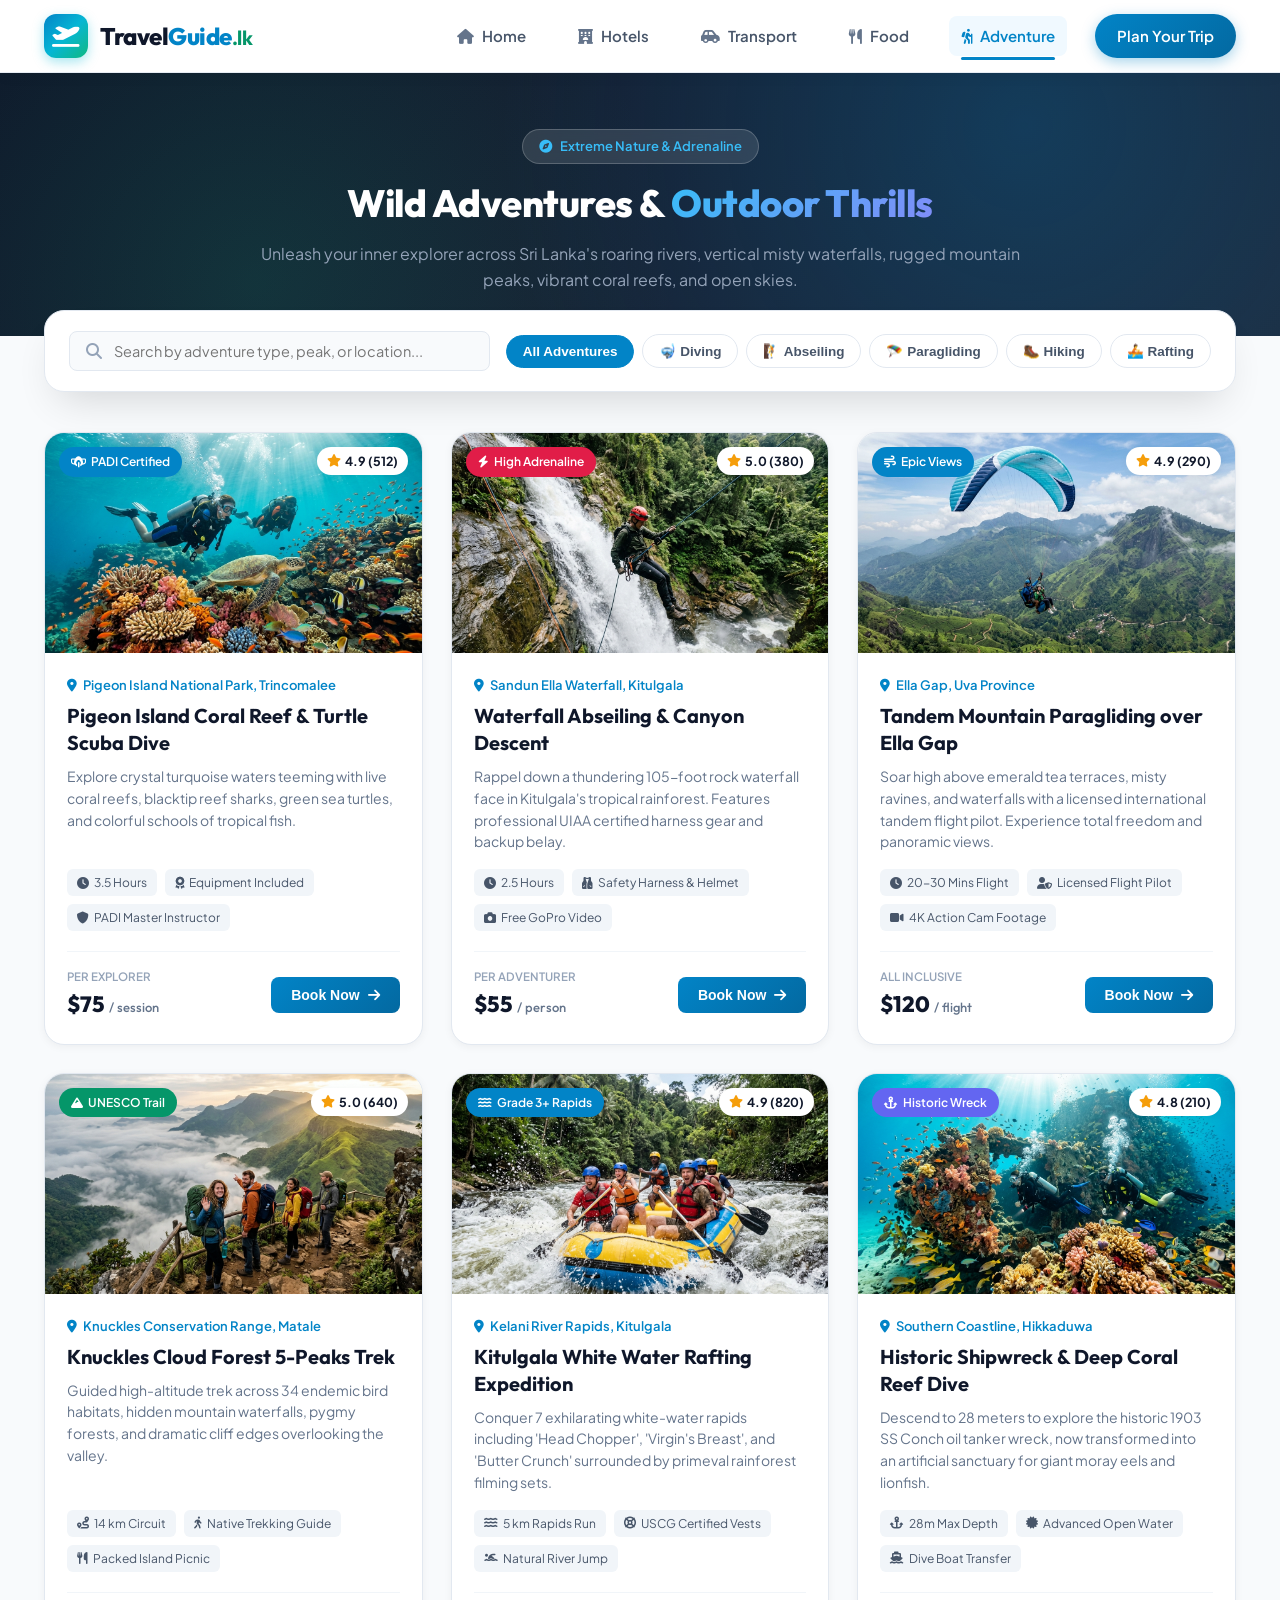
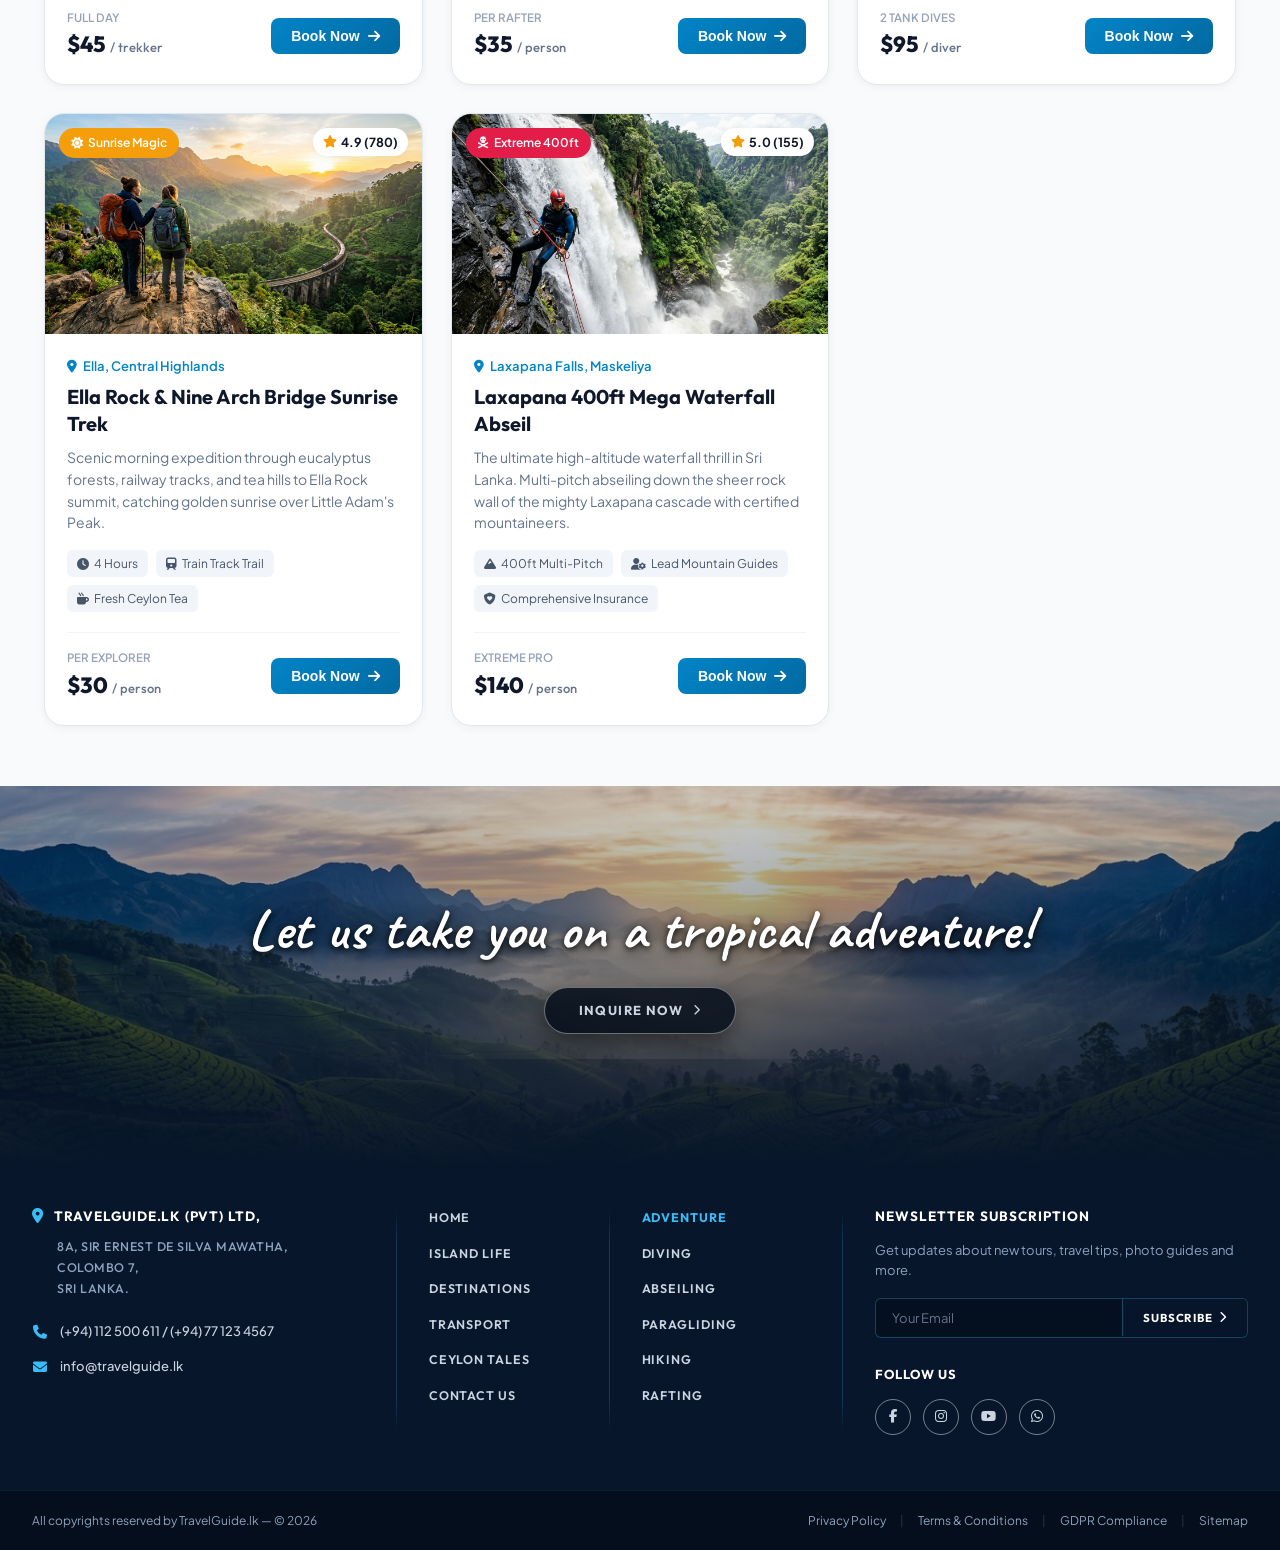
==== adventure.html @ f9c7e5cf "Add files via upload" ====
<!DOCTYPE html>
<html lang="en">

<head>
  <meta charset="UTF-8" />
  <meta name="viewport" content="width=device-width, initial-scale=1.0" />
  <title>Adventures & Outdoor Thrills Sri Lanka - TravelGuide.lk</title>

  <!-- Google Fonts -->
  <link rel="preconnect" href="https://fonts.googleapis.com">
  <link rel="preconnect" href="https://fonts.gstatic.com" crossorigin>
  <link
    href="https://fonts.googleapis.com/css2?family=Caveat:wght@600;700&family=Outfit:wght@300;400;500;600;700;800&family=Plus+Jakarta+Sans:wght@400;500;600;700&display=swap"
    rel="stylesheet">

  <!-- Font Awesome Icons -->
  <link rel="stylesheet" href="https://cdnjs.cloudflare.com/ajax/libs/font-awesome/6.5.1/css/all.min.css" />
  <link rel="stylesheet" href="main.css" />
  <link rel="stylesheet" href="footer.css" />
</head>

<body>

  <!-- Website Header -->
  <header class="top-nav">
    <div class="container nav-container">
      <a href="index.html" class="logo-container">
        <div class="logo-badge">
          <i class="fa-solid fa-plane-departure"></i>
        </div>
        <div class="logo-text">
          Travel<span>Guide</span><span class="tld">.lk</span>
        </div>
      </a>

      <button class="mobile-nav-toggle" onclick="toggleMobileNav()" aria-label="Toggle navigation">
        <i class="fa-solid fa-bars"></i>
      </button>

      <nav class="nav-links" id="nav-links">
        <a href="index.html"><i class="fa-solid fa-house"></i> Home</a>
        <a href="hotels.html"><i class="fa-solid fa-hotel"></i> Hotels</a>
        <a href="transport.html"><i class="fa-solid fa-car-side"></i> Transport</a>
        <a href="food.html"><i class="fa-solid fa-utensils"></i> Food</a>
        <a href="adventure.html" class="active"><i class="fa-solid fa-person-hiking"></i> Adventure</a>
        <a href="plan-trip.html" class="nav-cta">Plan Your Trip</a>
      </nav>
    </div>
  </header>

  <!-- Page Hero -->
  <section class="page-hero">
    <div class="container">
      <div class="page-hero-content">
        <div class="page-hero-badge">
          <i class="fa-solid fa-compass"></i> Extreme Nature & Adrenaline
        </div>
        <h1>Wild Adventures & <span>Outdoor Thrills</span></h1>
        <p>Unleash your inner explorer across Sri Lanka's roaring rivers, vertical misty waterfalls, rugged mountain peaks, vibrant coral reefs, and open skies.</p>
      </div>
    </div>
  </section>

  <!-- Main Content Container -->
  <main class="container">

    <!-- Filter & Search Section -->
    <div class="filter-search-section">
      <div class="filter-card">
        <div class="search-input-box">
          <i class="fa-solid fa-magnifying-glass"></i>
          <input type="text" id="adv-search" placeholder="Search by adventure type, peak, or location..."
            onkeyup="filterAdventures()" />
        </div>

        <div class="filter-pills" id="adv-filters">
          <button class="filter-pill active" onclick="setAdvCategory('all', this)">All Adventures</button>
          <button class="filter-pill" onclick="setAdvCategory('diving', this)">🤿 Diving</button>
          <button class="filter-pill" onclick="setAdvCategory('abseiling', this)">🧗 Abseiling</button>
          <button class="filter-pill" onclick="setAdvCategory('paragliding', this)">🪂 Paragliding</button>
          <button class="filter-pill" onclick="setAdvCategory('hiking', this)">🥾 Hiking</button>
          <button class="filter-pill" onclick="setAdvCategory('rafting', this)">🚣 Rafting</button>
        </div>
      </div>
    </div>

    <!-- Adventure Experiences Grid -->
    <div class="card-grid" id="adventure-grid">

      <!-- 1. Diving -->
      <div class="item-card" data-category="diving" data-name="scuba diving pigeon island trincomalee coral reef marine park">
        <div class="card-img-wrap">
          <img src="images/diving.jpg"
            alt="Pigeon Island Scuba Diving & Coral Reef" />
          <div class="card-badge" style="background: #0284c7;"><i class="fa-solid fa-mask-ventilator"></i> PADI Certified</div>
          <div class="card-rating"><i class="fa-solid fa-star"></i> 4.9 (512)</div>
        </div>
        <div class="card-body">
          <div class="card-location"><i class="fa-solid fa-location-dot"></i> Pigeon Island National Park, Trincomalee</div>
          <h3 class="card-title">Pigeon Island Coral Reef & Turtle Scuba Dive</h3>
          <p class="card-desc">Explore crystal turquoise waters teeming with live coral reefs, blacktip reef sharks, green sea turtles, and colorful schools of tropical fish.</p>
          <div class="card-amenities">
            <span class="amenity-tag"><i class="fa-solid fa-clock"></i> 3.5 Hours</span>
            <span class="amenity-tag"><i class="fa-solid fa-award"></i> Equipment Included</span>
            <span class="amenity-tag"><i class="fa-solid fa-shield"></i> PADI Master Instructor</span>
          </div>
          <div class="card-footer">
            <div class="card-price">
              <span class="price-label">Per Explorer</span>
              <span class="price-val">$75 <span>/ session</span></span>
            </div>
            <button class="btn-primary" onclick="openAdvModal('Pigeon Island Coral Reef Scuba Dive', 75)">
              Book Now <i class="fa-solid fa-arrow-right"></i>
            </button>
          </div>
        </div>
      </div>

      <!-- 2. Abseiling -->
      <div class="item-card" data-category="abseiling" data-name="waterfall abseiling kitulgala sandun ella cascade canyoning">
        <div class="card-img-wrap">
          <img src="images/abseiling.jpg"
            alt="Waterfall Abseiling in Kitulgala" />
          <div class="card-badge" style="background: #e11d48;"><i class="fa-solid fa-bolt"></i> High Adrenaline</div>
          <div class="card-rating"><i class="fa-solid fa-star"></i> 5.0 (380)</div>
        </div>
        <div class="card-body">
          <div class="card-location"><i class="fa-solid fa-location-dot"></i> Sandun Ella Waterfall, Kitulgala</div>
          <h3 class="card-title">Waterfall Abseiling & Canyon Descent</h3>
          <p class="card-desc">Rappel down a thundering 105-foot rock waterfall face in Kitulgala's tropical rainforest. Features professional UIAA certified harness gear and backup belay.</p>
          <div class="card-amenities">
            <span class="amenity-tag"><i class="fa-solid fa-clock"></i> 2.5 Hours</span>
            <span class="amenity-tag"><i class="fa-solid fa-vest"></i> Safety Harness & Helmet</span>
            <span class="amenity-tag"><i class="fa-solid fa-camera"></i> Free GoPro Video</span>
          </div>
          <div class="card-footer">
            <div class="card-price">
              <span class="price-label">Per Adventurer</span>
              <span class="price-val">$55 <span>/ person</span></span>
            </div>
            <button class="btn-primary" onclick="openAdvModal('Waterfall Abseiling & Canyon Descent', 55)">
              Book Now <i class="fa-solid fa-arrow-right"></i>
            </button>
          </div>
        </div>
      </div>

      <!-- 3. Paragliding -->
      <div class="item-card" data-category="paragliding" data-name="tandem paragliding ella gap mountains thermal soaring">
        <div class="card-img-wrap">
          <img src="images/paragliding.jpg" style="object-position: top center;"
            alt="Paragliding over Ella Gap Sri Lanka" />
          <div class="card-badge" style="background: #0284c7;"><i class="fa-solid fa-wind"></i> Epic Views</div>
          <div class="card-rating"><i class="fa-solid fa-star"></i> 4.9 (290)</div>
        </div>
        <div class="card-body">
          <div class="card-location"><i class="fa-solid fa-location-dot"></i> Ella Gap, Uva Province</div>
          <h3 class="card-title">Tandem Mountain Paragliding over Ella Gap</h3>
          <p class="card-desc">Soar high above emerald tea terraces, misty ravines, and waterfalls with a licensed international tandem flight pilot. Experience total freedom and panoramic views.</p>
          <div class="card-amenities">
            <span class="amenity-tag"><i class="fa-solid fa-clock"></i> 20-30 Mins Flight</span>
            <span class="amenity-tag"><i class="fa-solid fa-user-shield"></i> Licensed Flight Pilot</span>
            <span class="amenity-tag"><i class="fa-solid fa-video"></i> 4K Action Cam Footage</span>
          </div>
          <div class="card-footer">
            <div class="card-price">
              <span class="price-label">All Inclusive</span>
              <span class="price-val">$120 <span>/ flight</span></span>
            </div>
            <button class="btn-primary" onclick="openAdvModal('Tandem Paragliding Flight - Ella Gap', 120)">
              Book Now <i class="fa-solid fa-arrow-right"></i>
            </button>
          </div>
        </div>
      </div>

      <!-- 4. Hiking -->
      <div class="item-card" data-category="hiking" data-name="knuckles mountain range cloud forest trek hiking peaks">
        <div class="card-img-wrap">
          <img src="images/hiking.jpg"
            alt="Knuckles Mountain Range Cloud Forest Trekking" />
          <div class="card-badge" style="background: #059669;"><i class="fa-solid fa-mountain"></i> UNESCO Trail</div>
          <div class="card-rating"><i class="fa-solid fa-star"></i> 5.0 (640)</div>
        </div>
        <div class="card-body">
          <div class="card-location"><i class="fa-solid fa-location-dot"></i> Knuckles Conservation Range, Matale</div>
          <h3 class="card-title">Knuckles Cloud Forest 5-Peaks Trek</h3>
          <p class="card-desc">Guided high-altitude trek across 34 endemic bird habitats, hidden mountain waterfalls, pygmy forests, and dramatic cliff edges overlooking the valley.</p>
          <div class="card-amenities">
            <span class="amenity-tag"><i class="fa-solid fa-route"></i> 14 km Circuit</span>
            <span class="amenity-tag"><i class="fa-solid fa-person-walking"></i> Native Trekking Guide</span>
            <span class="amenity-tag"><i class="fa-solid fa-utensils"></i> Packed Island Picnic</span>
          </div>
          <div class="card-footer">
            <div class="card-price">
              <span class="price-label">Full Day</span>
              <span class="price-val">$45 <span>/ trekker</span></span>
            </div>
            <button class="btn-primary" onclick="openAdvModal('Knuckles 5-Peaks Cloud Forest Trek', 45)">
              Book Now <i class="fa-solid fa-arrow-right"></i>
            </button>
          </div>
        </div>
      </div>

      <!-- 5. Rafting -->
      <div class="item-card" data-category="rafting" data-name="white water rafting kitulgala kelani river grade 3 rapids">
        <div class="card-img-wrap">
          <img src="images/rafting.jpg"
            alt="White Water Rafting Kitulgala Kelani River" />
          <div class="card-badge" style="background: #0284c7;"><i class="fa-solid fa-water"></i> Grade 3+ Rapids</div>
          <div class="card-rating"><i class="fa-solid fa-star"></i> 4.9 (820)</div>
        </div>
        <div class="card-body">
          <div class="card-location"><i class="fa-solid fa-location-dot"></i> Kelani River Rapids, Kitulgala</div>
          <h3 class="card-title">Kitulgala White Water Rafting Expedition</h3>
          <p class="card-desc">Conquer 7 exhilarating white-water rapids including 'Head Chopper', 'Virgin's Breast', and 'Butter Crunch' surrounded by primeval rainforest filming sets.</p>
          <div class="card-amenities">
            <span class="amenity-tag"><i class="fa-solid fa-water"></i> 5 km Rapids Run</span>
            <span class="amenity-tag"><i class="fa-solid fa-life-ring"></i> USCG Certified Vests</span>
            <span class="amenity-tag"><i class="fa-solid fa-person-swimming"></i> Natural River Jump</span>
          </div>
          <div class="card-footer">
            <div class="card-price">
              <span class="price-label">Per Rafter</span>
              <span class="price-val">$35 <span>/ person</span></span>
            </div>
            <button class="btn-primary" onclick="openAdvModal('Kitulgala White Water Rafting Expedition', 35)">
              Book Now <i class="fa-solid fa-arrow-right"></i>
            </button>
          </div>
        </div>
      </div>

      <!-- 6. Diving - Shipwrecks & Whale Sharks -->
      <div class="item-card" data-category="diving" data-name="shipwreck diving hikkaduwa ss conch deep sea marine dive">
        <div class="card-img-wrap">
          <img src="images/shipwreck-dive.jpg"
            alt="Hikkaduwa Shipwreck Deep Scuba Dive" />
          <div class="card-badge" style="background: #6366f1;"><i class="fa-solid fa-anchor"></i> Historic Wreck</div>
          <div class="card-rating"><i class="fa-solid fa-star"></i> 4.8 (210)</div>
        </div>
        <div class="card-body">
          <div class="card-location"><i class="fa-solid fa-location-dot"></i> Southern Coastline, Hikkaduwa</div>
          <h3 class="card-title">Historic Shipwreck & Deep Coral Reef Dive</h3>
          <p class="card-desc">Descend to 28 meters to explore the historic 1903 SS Conch oil tanker wreck, now transformed into an artificial sanctuary for giant moray eels and lionfish.</p>
          <div class="card-amenities">
            <span class="amenity-tag"><i class="fa-solid fa-anchor"></i> 28m Max Depth</span>
            <span class="amenity-tag"><i class="fa-solid fa-certificate"></i> Advanced Open Water</span>
            <span class="amenity-tag"><i class="fa-solid fa-ship"></i> Dive Boat Transfer</span>
          </div>
          <div class="card-footer">
            <div class="card-price">
              <span class="price-label">2 Tank Dives</span>
              <span class="price-val">$95 <span>/ diver</span></span>
            </div>
            <button class="btn-primary" onclick="openAdvModal('Hikkaduwa Shipwreck Deep Dive', 95)">
              Book Now <i class="fa-solid fa-arrow-right"></i>
            </button>
          </div>
        </div>
      </div>

      <!-- 7. Hiking - Ella Rock & Adam's Peak -->
      <div class="item-card" data-category="hiking" data-name="ella rock sunrise hike nine arch bridge trekking">
        <div class="card-img-wrap">
          <img src="images/ella-trek.jpg"
            alt="Ella Rock Sunrise Hiking Trail" />
          <div class="card-badge" style="background: #f59e0b;"><i class="fa-solid fa-sun"></i> Sunrise Magic</div>
          <div class="card-rating"><i class="fa-solid fa-star"></i> 4.9 (780)</div>
        </div>
        <div class="card-body">
          <div class="card-location"><i class="fa-solid fa-location-dot"></i> Ella, Central Highlands</div>
          <h3 class="card-title">Ella Rock & Nine Arch Bridge Sunrise Trek</h3>
          <p class="card-desc">Scenic morning expedition through eucalyptus forests, railway tracks, and tea hills to Ella Rock summit, catching golden sunrise over Little Adam's Peak.</p>
          <div class="card-amenities">
            <span class="amenity-tag"><i class="fa-solid fa-clock"></i> 4 Hours</span>
            <span class="amenity-tag"><i class="fa-solid fa-train"></i> Train Track Trail</span>
            <span class="amenity-tag"><i class="fa-solid fa-mug-hot"></i> Fresh Ceylon Tea</span>
          </div>
          <div class="card-footer">
            <div class="card-price">
              <span class="price-label">Per Explorer</span>
              <span class="price-val">$30 <span>/ person</span></span>
            </div>
            <button class="btn-primary" onclick="openAdvModal('Ella Rock Sunrise Trek & Nine Arch', 30)">
              Book Now <i class="fa-solid fa-arrow-right"></i>
            </button>
          </div>
        </div>
      </div>

      <!-- 8. Abseiling - Laxapana Falls -->
      <div class="item-card" data-category="abseiling" data-name="laxapana waterfall 400ft extreme abseiling canyoning">
        <div class="card-img-wrap">
          <img src="images/laxapana-abseil.jpg"
            alt="Laxapana Falls Extreme Waterfall Abseiling" />
          <div class="card-badge" style="background: #e11d48;"><i class="fa-solid fa-skull-crossbones"></i> Extreme 400ft</div>
          <div class="card-rating"><i class="fa-solid fa-star"></i> 5.0 (155)</div>
        </div>
        <div class="card-body">
          <div class="card-location"><i class="fa-solid fa-location-dot"></i> Laxapana Falls, Maskeliya</div>
          <h3 class="card-title">Laxapana 400ft Mega Waterfall Abseil</h3>
          <p class="card-desc">The ultimate high-altitude waterfall thrill in Sri Lanka. Multi-pitch abseiling down the sheer rock wall of the mighty Laxapana cascade with certified mountaineers.</p>
          <div class="card-amenities">
            <span class="amenity-tag"><i class="fa-solid fa-mountain"></i> 400ft Multi-Pitch</span>
            <span class="amenity-tag"><i class="fa-solid fa-user-gear"></i> Lead Mountain Guides</span>
            <span class="amenity-tag"><i class="fa-solid fa-shield-heart"></i> Comprehensive Insurance</span>
          </div>
          <div class="card-footer">
            <div class="card-price">
              <span class="price-label">Extreme Pro</span>
              <span class="price-val">$140 <span>/ person</span></span>
            </div>
            <button class="btn-primary" onclick="openAdvModal('Laxapana 400ft Mega Waterfall Abseil', 140)">
              Book Now <i class="fa-solid fa-arrow-right"></i>
            </button>
          </div>
        </div>
      </div>

    </div>

  </main>

  <!-- Reservation / Inquire Modal -->
  <div class="modal-overlay" id="adv-modal">
    <div class="modal-content">
      <div class="modal-header">
        <h3 id="modal-adv-title">Book Adventure</h3>
        <button class="close-modal" onclick="closeAdvModal()">&times;</button>
      </div>

      <form id="adv-booking-form" onsubmit="handleAdvSubmit(event)">
        <div class="form-group">
          <label class="form-label">Your Full Name</label>
          <input type="text" class="form-control" placeholder="e.g. Johnathan Smith" required />
        </div>

        <div class="form-group">
          <label class="form-label">Email Address</label>
          <input type="email" class="form-control" placeholder="john@example.com" required />
        </div>

        <div class="form-group">
          <label class="form-label">WhatsApp Number (For instant guide coordination)</label>
          <input type="tel" class="form-control" placeholder="+1 234 567 8900" required />
        </div>

        <div style="display: grid; grid-template-columns: 1fr 1fr; gap: 14px;">
          <div class="form-group">
            <label class="form-label">Adventure Date</label>
            <input type="date" class="form-control" required />
          </div>
          <div class="form-group">
            <label class="form-label">Participants</label>
            <select class="form-control" required>
              <option value="1">1 Person (Solo)</option>
              <option value="2" selected>2 People (Couple/Pair)</option>
              <option value="3-5">3 - 5 People (Group)</option>
              <option value="6+">6+ People (Large Party)</option>
            </select>
          </div>
        </div>

        <button type="submit" class="btn-primary"
          style="width: 100%; justify-content: center; padding: 13px; font-size: 15px; margin-top: 8px;">
          Confirm Adventure Booking <i class="fa-solid fa-check"></i>
        </button>
      </form>
    </div>
  </div>

  <!-- ==========================================================================
       CINEMATIC TROPICAL LUXURY FOOTER (Inspired by Ceylon Tours)
       ========================================================================== -->
  <footer class="travel-footer" id="main-footer">

    <!-- 1. CINEMATIC TROPICAL HERO PARALLAX BANNER -->
    <div class="footer-hero-banner">
      <div class="footer-hero-content">
        <h2 class="footer-hero-title">Let us take you on a tropical adventure!</h2>
        <a href="plan-trip.html" class="footer-hero-btn">
          <span>Inquire Now</span>
          <i class="fa-solid fa-chevron-right"></i>
        </a>
      </div>
    </div>

    <!-- 2. MAIN FOOTER CONTENT WITH VERTICAL DIVIDERS -->
    <div class="footer-main-area">
      <div class="travel-footer-container">
        <div class="footer-grid-wrapper">

          <!-- Column 1: Company Location & Contacts -->
          <div class="footer-col">
            <div class="footer-company-name">
              <i class="fa-solid fa-location-dot"></i>
              <span>TravelGuide.lk (Pvt) Ltd,</span>
            </div>
            <p class="footer-address">
              8A, Sir Ernest De Silva Mawatha,<br />
              Colombo 7,<br />
              Sri Lanka.
            </p>

            <div class="footer-contact-row">
              <i class="fa-solid fa-phone"></i>
              <a href="tel:+94112500611">(+94) 112 500 611 / (+94) 77 123 4567</a>
            </div>

            <div class="footer-contact-row">
              <i class="fa-solid fa-envelope"></i>
              <a href="mailto:info@travelguide.lk">info@travelguide.lk</a>
            </div>
          </div>

          <!-- Column 2: Navigation Links -->
          <div class="footer-col">
            <ul class="footer-nav-list">
              <li><a href="index.html">Home</a></li>
              <li><a href="hotels.html">Island Life</a></li>
              <li><a href="hotels.html">Destinations</a></li>
              <li><a href="transport.html">Transport</a></li>
              <li><a href="food.html">Ceylon Tales</a></li>
              <li><a href="plan-trip.html">Contact Us</a></li>
            </ul>
          </div>

          <!-- Column 3: Adventure & Outdoor Experiences -->
          <div class="footer-col">
            <ul class="footer-nav-list">
              <li><a href="adventure.html" style="color: var(--ft-accent-cyan); font-weight: 700;">Adventure</a></li>
              <li><a href="adventure.html?cat=diving">Diving</a></li>
              <li><a href="adventure.html?cat=abseiling">Abseiling</a></li>
              <li><a href="adventure.html?cat=paragliding">Paragliding</a></li>
              <li><a href="adventure.html?cat=hiking">Hiking</a></li>
              <li><a href="adventure.html?cat=rafting">Rafting</a></li>
            </ul>
          </div>

          <!-- Column 4: Newsletter Subscription & Socials -->
          <div class="footer-col">
            <div class="footer-section-heading">Newsletter Subscription</div>
            <p class="footer-newsletter-desc">
              Get updates about new tours, travel tips, photo guides and more.
            </p>

            <form class="footer-inline-subscribe" onsubmit="handleNewsletterSubmit(event)">
              <input type="email" class="footer-inline-input" placeholder="Your Email" required id="newsletter-email" />
              <button type="submit" class="footer-inline-btn">
                <span>Subscribe</span>
                <i class="fa-solid fa-chevron-right"></i>
              </button>
            </form>

            <div class="footer-follow-heading">Follow Us</div>
            <div class="footer-social-circles">
              <a href="#" class="footer-social-btn" title="Facebook" aria-label="Facebook"><i
                  class="fa-brands fa-facebook-f"></i></a>
              <a href="#" class="footer-social-btn" title="Instagram" aria-label="Instagram"><i
                  class="fa-brands fa-instagram"></i></a>
              <a href="#" class="footer-social-btn" title="YouTube" aria-label="YouTube"><i
                  class="fa-brands fa-youtube"></i></a>
              <a href="https://wa.me/94771234567" class="footer-social-btn" title="WhatsApp" aria-label="WhatsApp"><i
                  class="fa-brands fa-whatsapp"></i></a>
            </div>
          </div>

        </div>
      </div>
    </div>

    <!-- 3. BOTTOM SUB-FOOTER COPYRIGHT BAR -->
    <div class="footer-bottom-bar">
      <div class="travel-footer-container footer-bottom-inner">
        <div class="footer-copy-text">
          All copyrights reserved by TravelGuide.lk &mdash; &copy; 2026
        </div>

        <div class="footer-bottom-links">
          <a href="#">Privacy Policy</a>
          <span class="sep">|</span>
          <a href="#">Terms & Conditions</a>
          <span class="sep">|</span>
          <a href="#">GDPR Compliance</a>
          <span class="sep">|</span>
          <a href="#">Sitemap</a>
        </div>
      </div>
    </div>
  </footer>

  <!-- Toast Feedback Notification -->
  <div class="toast-msg" id="toast">
    <i class="fa-solid fa-circle-check"></i>
    <span id="toast-text">Notification</span>
  </div>

  <script>
    function toggleMobileNav() {
      const links = document.getElementById('nav-links');
      links.classList.toggle('show');
    }

    let activeAdvCat = 'all';

    function setAdvCategory(cat, btn) {
      activeAdvCat = cat;
      document.querySelectorAll('#adv-filters .filter-pill').forEach(b => b.classList.remove('active'));
      if (btn) {
        btn.classList.add('active');
      } else {
        const matchingBtn = Array.from(document.querySelectorAll('#adv-filters .filter-pill')).find(b => b.textContent.toLowerCase().includes(cat));
        if (matchingBtn) matchingBtn.classList.add('active');
      }
      filterAdventures();
    }

    function filterAdventures() {
      const search = (document.getElementById('adv-search').value || '').toLowerCase();
      const cards = document.querySelectorAll('#adventure-grid .item-card');

      cards.forEach(card => {
        const cat = card.getAttribute('data-category');
        const name = card.getAttribute('data-name') || '';
        const matchesCat = (activeAdvCat === 'all' || cat === activeAdvCat);
        const matchesSearch = name.includes(search);

        if (matchesCat && matchesSearch) {
          card.style.display = 'flex';
        } else {
          card.style.display = 'none';
        }
      });
    }

    function openAdvModal(title, price) {
      document.getElementById('modal-adv-title').textContent = `Book: ${title} ($${price})`;
      document.getElementById('adv-modal').classList.add('active');
    }

    function closeAdvModal() {
      document.getElementById('adv-modal').classList.remove('active');
    }

    function handleAdvSubmit(e) {
      e.preventDefault();
      closeAdvModal();
      showToast('🪂 Adventure expedition booked! Guide briefing and itinerary sent via WhatsApp & Email.');
    }

    function handleNewsletterSubmit(e) {
      e.preventDefault();
      const email = document.getElementById('newsletter-email').value;
      if (email) {
        showToast(`✨ Subscribed ${email} for exclusive adventure perks!`);
        document.getElementById('newsletter-email').value = '';
      }
    }

    function showToast(msg) {
      const toast = document.getElementById('toast');
      document.getElementById('toast-text').textContent = msg;
      toast.classList.add('show');
      setTimeout(() => toast.classList.remove('show'), 4000);
    }

    // Auto-detect URL query parameter ?cat=diving etc.
    window.addEventListener('DOMContentLoaded', () => {
      const urlParams = new URLSearchParams(window.location.search);
      const catParam = urlParams.get('cat');
      if (catParam) {
        setAdvCategory(catParam);
      }
    });
  </script>
</body>

</html>
---- main.css ----
/* ==========================================================================
   TRAVELGUIDE.LK - SHARED CORE STYLES & DESIGN TOKENS
   ========================================================================== */

:root {
  --primary: #0284c7;
  --primary-dark: #0369a1;
  --primary-light: #38bdf8;
  --secondary: #f59e0b;
  --accent: #10b981;
  --accent-purple: #8b5cf6;
  --text-main: #1e293b;
  --text-muted: #64748b;
  --bg-page: #f8fafc;
  --card-bg: #ffffff;
  --border-subtle: #e2e8f0;
  
  --radius-sm: 8px;
  --radius-md: 14px;
  --radius-lg: 20px;
  --radius-xl: 28px;
  
  --shadow-sm: 0 2px 8px rgba(0, 0, 0, 0.05);
  --shadow-md: 0 10px 25px -5px rgba(0, 0, 0, 0.08);
  --shadow-lg: 0 20px 40px -15px rgba(0, 0, 0, 0.16);
  --transition: all 0.28s cubic-bezier(0.4, 0, 0.2, 1);
}

* {
  box-sizing: border-box;
  margin: 0;
  padding: 0;
}

body {
  font-family: 'Plus Jakarta Sans', -apple-system, BlinkMacSystemFont, 'Segoe UI', Roboto, sans-serif;
  background-color: var(--bg-page);
  color: var(--text-main);
  line-height: 1.6;
  overflow-x: hidden;
  display: flex;
  flex-direction: column;
  min-height: 100vh;
}

a {
  text-decoration: none;
  color: inherit;
  transition: var(--transition);
}

ul {
  list-style: none;
}

.container {
  max-width: 1240px;
  margin: 0 auto;
  padding: 0 24px;
  width: 100%;
}

/* ==========================================================================
   NAVIGATION BAR
   ========================================================================== */
.top-nav {
  background: #ffffff;
  box-shadow: 0 2px 14px rgba(0, 0, 0, 0.06);
  padding: 14px 0;
  position: sticky;
  top: 0;
  z-index: 1000;
  border-bottom: 1px solid rgba(226, 232, 240, 0.8);
}

.nav-container {
  display: flex;
  align-items: center;
  justify-content: space-between;
}

.logo-container {
  display: flex;
  align-items: center;
  gap: 12px;
  text-decoration: none;
}

.logo-badge {
  width: 44px;
  height: 44px;
  background: linear-gradient(135deg, #0284c7, #06b6d4, #10b981);
  border-radius: 12px;
  display: flex;
  align-items: center;
  justify-content: center;
  color: white;
  font-size: 22px;
  box-shadow: 0 4px 12px rgba(6, 182, 212, 0.35);
  transition: var(--transition);
}

.logo-container:hover .logo-badge {
  transform: rotate(-6deg) scale(1.05);
}

.logo-text {
  font-family: 'Outfit', sans-serif;
  font-size: 24px;
  font-weight: 800;
  color: #0f172a;
  letter-spacing: -0.5px;
}

.logo-text span {
  color: #0284c7;
}

.logo-text .tld {
  color: #059669;
  font-weight: 700;
  font-size: 20px;
}

.nav-links {
  display: flex;
  align-items: center;
  gap: 28px;
}

.nav-links a {
  font-weight: 600;
  color: #475569;
  font-size: 15px;
  display: flex;
  align-items: center;
  gap: 8px;
  padding: 8px 12px;
  border-radius: 8px;
  position: relative;
}

.nav-links a i {
  font-size: 15px;
  color: #64748b;
  transition: var(--transition);
}

.nav-links a:hover,
.nav-links a.active {
  color: #0284c7;
  background-color: #f0f9ff;
}

.nav-links a:hover i,
.nav-links a.active i {
  color: #0284c7;
}

.nav-links a.active::after {
  content: '';
  position: absolute;
  bottom: -4px;
  left: 12px;
  right: 12px;
  height: 3px;
  background: #0284c7;
  border-radius: 2px;
}

.nav-cta {
  background: linear-gradient(135deg, #0284c7, #0369a1) !important;
  color: white !important;
  padding: 10px 22px !important;
  border-radius: 50px !important;
  font-weight: 600 !important;
  box-shadow: 0 4px 14px rgba(2, 132, 199, 0.35) !important;
  transition: var(--transition) !important;
}

.nav-cta i {
  color: white !important;
}

.nav-cta:hover {
  transform: translateY(-2px);
  box-shadow: 0 6px 20px rgba(2, 132, 199, 0.45) !important;
}

/* Mobile Toggle */
.mobile-nav-toggle {
  display: none;
  background: none;
  border: none;
  font-size: 22px;
  color: #1e293b;
  cursor: pointer;
  padding: 6px;
}

/* ==========================================================================
   PAGE HERO / BANNER HEADER
   ========================================================================== */
.page-hero {
  background: linear-gradient(135deg, #0f172a 0%, #1e293b 100%);
  color: white;
  padding: 56px 0 44px;
  position: relative;
  overflow: hidden;
}

.page-hero::before {
  content: '';
  position: absolute;
  top: 0;
  right: 0;
  bottom: 0;
  left: 0;
  background-image: radial-gradient(circle at 80% 20%, rgba(2, 132, 199, 0.25) 0%, transparent 50%),
                    radial-gradient(circle at 20% 80%, rgba(16, 185, 129, 0.15) 0%, transparent 40%);
  pointer-events: none;
}

.page-hero-content {
  position: relative;
  z-index: 2;
  text-align: center;
  max-width: 800px;
  margin: 0 auto;
}

.page-hero-badge {
  display: inline-flex;
  align-items: center;
  gap: 8px;
  background: rgba(255, 255, 255, 0.12);
  backdrop-filter: blur(8px);
  border: 1px solid rgba(255, 255, 255, 0.2);
  color: #38bdf8;
  padding: 6px 16px;
  border-radius: 50px;
  font-size: 13px;
  font-weight: 600;
  margin-bottom: 16px;
}

.page-hero h1 {
  font-family: 'Outfit', sans-serif;
  font-size: 38px;
  font-weight: 800;
  line-height: 1.25;
  margin-bottom: 14px;
  letter-spacing: -0.5px;
}

.page-hero h1 span {
  background: linear-gradient(135deg, #38bdf8, #818cf8);
  -webkit-background-clip: text;
  -webkit-text-fill-color: transparent;
}

.page-hero p {
  font-size: 16px;
  color: #94a3b8;
  line-height: 1.6;
}

/* ==========================================================================
   FILTER & SEARCH BAR
   ========================================================================== */
.filter-search-section {
  margin: -26px auto 40px;
  position: relative;
  z-index: 10;
}

.filter-card {
  background: white;
  border-radius: var(--radius-lg);
  padding: 20px 24px;
  box-shadow: var(--shadow-lg);
  display: flex;
  flex-wrap: wrap;
  align-items: center;
  justify-content: space-between;
  gap: 16px;
  border: 1px solid var(--border-subtle);
}

.search-input-box {
  flex: 1;
  min-width: 240px;
  display: flex;
  align-items: center;
  gap: 12px;
  background: #f8fafc;
  padding: 10px 16px;
  border-radius: var(--radius-sm);
  border: 1px solid #e2e8f0;
}

.search-input-box i {
  color: #94a3b8;
}

.search-input-box input {
  border: none;
  background: transparent;
  outline: none;
  font-size: 14.5px;
  width: 100%;
  color: var(--text-main);
  font-family: inherit;
}

.filter-pills {
  display: flex;
  align-items: center;
  gap: 8px;
  flex-wrap: wrap;
}

.filter-pill {
  border: 1px solid #e2e8f0;
  background: #ffffff;
  padding: 8px 16px;
  border-radius: 30px;
  font-size: 13.5px;
  font-weight: 600;
  color: #475569;
  cursor: pointer;
  transition: var(--transition);
}

.filter-pill:hover,
.filter-pill.active {
  background: #0284c7;
  color: white;
  border-color: #0284c7;
}

/* ==========================================================================
   CARDS & GRIDS
   ========================================================================== */
.card-grid {
  display: grid;
  grid-template-columns: repeat(auto-fill, minmax(340px, 1fr));
  gap: 28px;
  margin-bottom: 60px;
}

.item-card {
  background: white;
  border-radius: var(--radius-lg);
  overflow: hidden;
  box-shadow: var(--shadow-sm);
  border: 1px solid var(--border-subtle);
  transition: var(--transition);
  display: flex;
  flex-direction: column;
}

.item-card:hover {
  transform: translateY(-6px);
  box-shadow: var(--shadow-lg);
  border-color: #cbd5e1;
}

.card-img-wrap {
  position: relative;
  height: 220px;
  overflow: hidden;
}

.card-img-wrap img {
  width: 100%;
  height: 100%;
  object-fit: cover;
  transition: transform 0.6s ease;
}

.item-card:hover .card-img-wrap img {
  transform: scale(1.06);
}

.card-badge {
  position: absolute;
  top: 14px;
  left: 14px;
  background: rgba(15, 23, 42, 0.85);
  backdrop-filter: blur(6px);
  color: white;
  padding: 5px 12px;
  border-radius: 30px;
  font-size: 12px;
  font-weight: 600;
  display: flex;
  align-items: center;
  gap: 5px;
}

.card-rating {
  position: absolute;
  top: 14px;
  right: 14px;
  background: white;
  color: #0f172a;
  padding: 4px 10px;
  border-radius: 30px;
  font-size: 12.5px;
  font-weight: 700;
  box-shadow: var(--shadow-sm);
  display: flex;
  align-items: center;
  gap: 4px;
}

.card-rating i {
  color: #f59e0b;
}

.card-body {
  padding: 22px;
  flex: 1;
  display: flex;
  flex-direction: column;
}

.card-location {
  font-size: 13px;
  color: #0284c7;
  font-weight: 600;
  margin-bottom: 6px;
  display: flex;
  align-items: center;
  gap: 6px;
}

.card-title {
  font-family: 'Outfit', sans-serif;
  font-size: 20px;
  font-weight: 700;
  color: #0f172a;
  margin-bottom: 10px;
  line-height: 1.35;
}

.card-desc {
  font-size: 14px;
  color: #64748b;
  margin-bottom: 16px;
  line-height: 1.55;
  flex: 1;
}

.card-amenities {
  display: flex;
  flex-wrap: wrap;
  gap: 8px;
  margin-bottom: 20px;
}

.amenity-tag {
  background: #f1f5f9;
  color: #475569;
  font-size: 12px;
  padding: 4px 10px;
  border-radius: 6px;
  display: inline-flex;
  align-items: center;
  gap: 5px;
}

.card-footer {
  display: flex;
  align-items: center;
  justify-content: space-between;
  padding-top: 16px;
  border-top: 1px solid #f1f5f9;
}

.card-price {
  display: flex;
  flex-direction: column;
}

.price-label {
  font-size: 11.5px;
  color: #94a3b8;
  text-transform: uppercase;
  font-weight: 600;
}

.price-val {
  font-family: 'Outfit', sans-serif;
  font-size: 22px;
  font-weight: 800;
  color: #0f172a;
}

.price-val span {
  font-size: 13px;
  font-weight: 500;
  color: #64748b;
}

.btn-primary {
  background: linear-gradient(135deg, #0284c7, #0369a1);
  color: white;
  border: none;
  padding: 10px 20px;
  border-radius: var(--radius-sm);
  font-weight: 600;
  font-size: 14px;
  cursor: pointer;
  transition: var(--transition);
  display: inline-flex;
  align-items: center;
  gap: 8px;
}

.btn-primary:hover {
  background: linear-gradient(135deg, #0369a1, #075985);
  transform: translateY(-2px);
  box-shadow: 0 4px 14px rgba(2, 132, 199, 0.35);
}

.btn-outline {
  background: transparent;
  color: #0284c7;
  border: 1.5px solid #0284c7;
  padding: 9px 18px;
  border-radius: var(--radius-sm);
  font-weight: 600;
  font-size: 14px;
  cursor: pointer;
  transition: var(--transition);
}

.btn-outline:hover {
  background: #0284c7;
  color: white;
}

/* ==========================================================================
   MODAL & INTERACTIVE WIDGETS
   ========================================================================== */
.modal-overlay {
  position: fixed;
  top: 0;
  left: 0;
  right: 0;
  bottom: 0;
  background: rgba(15, 23, 42, 0.7);
  backdrop-filter: blur(4px);
  display: flex;
  align-items: center;
  justify-content: center;
  z-index: 2000;
  opacity: 0;
  visibility: hidden;
  transition: var(--transition);
  padding: 20px;
}

.modal-overlay.active {
  opacity: 1;
  visibility: visible;
}

.modal-content {
  background: white;
  width: 100%;
  max-width: 540px;
  border-radius: var(--radius-lg);
  padding: 32px;
  box-shadow: var(--shadow-lg);
  position: relative;
  transform: scale(0.95);
  transition: var(--transition);
}

.modal-overlay.active .modal-content {
  transform: scale(1);
}

.modal-close-btn {
  position: absolute;
  top: 20px;
  right: 20px;
  background: #f1f5f9;
  border: none;
  width: 34px;
  height: 34px;
  border-radius: 50%;
  font-size: 16px;
  cursor: pointer;
  display: flex;
  align-items: center;
  justify-content: center;
  color: #64748b;
  transition: var(--transition);
}

.modal-close-btn:hover {
  background: #fee2e2;
  color: #ef4444;
}

.modal-title {
  font-family: 'Outfit', sans-serif;
  font-size: 24px;
  font-weight: 800;
  margin-bottom: 8px;
  color: #0f172a;
}

.form-group {
  margin-bottom: 16px;
}

.form-label {
  display: block;
  font-size: 13.5px;
  font-weight: 600;
  color: #334155;
  margin-bottom: 6px;
}

.form-control {
  width: 100%;
  padding: 11px 14px;
  border-radius: var(--radius-sm);
  border: 1px solid #cbd5e1;
  font-size: 14.5px;
  font-family: inherit;
  outline: none;
  transition: var(--transition);
}

.form-control:focus {
  border-color: #0284c7;
  box-shadow: 0 0 0 3px rgba(2, 132, 199, 0.15);
}

/* ==========================================================================
   FEEDBACK TOAST
   ========================================================================== */
.toast-msg {
  position: fixed;
  bottom: 30px;
  right: 30px;
  background: #0f172a;
  color: white;
  padding: 14px 22px;
  border-radius: var(--radius-md);
  box-shadow: var(--shadow-lg);
  display: flex;
  align-items: center;
  gap: 12px;
  z-index: 3000;
  transform: translateY(100px);
  opacity: 0;
  transition: all 0.35s cubic-bezier(0.175, 0.885, 0.32, 1.275);
  font-size: 14px;
  border-left: 4px solid #10b981;
}

.toast-msg.show {
  transform: translateY(0);
  opacity: 1;
}

/* ==========================================================================
   CALCULATOR & FORM COMPONENTS
   ========================================================================== */
.calculator-grid {
  display: grid;
  grid-template-columns: 1fr 1fr 1fr auto;
  gap: 14px;
  align-items: end;
  width: 100%;
}

.calc-field {
  min-width: 0;
  width: 100%;
}

.calc-result-box {
  margin-top: 16px;
  padding: 14px 18px;
  background: #f0f9ff;
  border-radius: var(--radius-sm);
  border-left: 4px solid #0284c7;
  display: flex;
  justify-content: space-between;
  align-items: center;
  flex-wrap: wrap;
  gap: 12px;
}

.calc-field .form-control {
  width: 100%;
  text-overflow: ellipsis;
}

.calc-submit-btn {
  height: 44px;
  width: 100%;
  min-width: 130px;
  justify-content: center;
  white-space: nowrap;
}

/* ==========================================================================
   RESPONSIVE DESIGN
   ========================================================================== */
@media (max-width: 1024px) {
  .calculator-grid {
    grid-template-columns: 1fr 1fr;
    gap: 14px;
  }
  .calc-action {
    grid-column: span 2;
  }
}

@media (max-width: 992px) {
  .mobile-nav-toggle {
    display: flex;
    align-items: center;
    justify-content: center;
    background: #f1f5f9;
    border: 1px solid #e2e8f0;
    width: 42px;
    height: 42px;
    border-radius: 10px;
  }

  .nav-links {
    display: none;
    flex-direction: column;
    position: absolute;
    top: 100%;
    left: 0;
    right: 0;
    background: white;
    padding: 20px 24px 24px;
    box-shadow: 0 16px 32px rgba(0,0,0,0.12);
    border-bottom: 2px solid #0284c7;
    gap: 10px;
    z-index: 1000;
  }

  .nav-links.show {
    display: flex;
  }

  .card-grid {
    grid-template-columns: repeat(auto-fill, minmax(280px, 1fr));
  }
}

@media (max-width: 640px) {
  .container {
    padding: 0 16px;
  }

  .page-hero {
    padding: 38px 0 32px;
  }

  .page-hero h1 {
    font-size: 26px;
  }

  .page-hero p {
    font-size: 14px;
  }

  .filter-search-section {
    margin: -18px auto 28px;
  }

  .filter-card {
    padding: 16px 14px;
    border-radius: var(--radius-md);
  }

  .calculator-grid {
    grid-template-columns: 1fr;
    gap: 12px;
  }

  .calc-action {
    grid-column: span 1;
  }

  .calc-submit-btn {
    height: 46px;
    font-size: 15px;
    width: 100%;
  }

  .card-grid {
    grid-template-columns: 1fr;
    gap: 20px;
  }

  .filter-pills {
    width: 100%;
    overflow-x: auto;
    padding-bottom: 4px;
    flex-wrap: nowrap;
    -webkit-overflow-scrolling: touch;
  }

  .filter-pill {
    white-space: nowrap;
    font-size: 12.5px;
    padding: 6px 14px;
  }

  .modal-content {
    padding: 22px 18px;
  }
}

/* ==========================================================================
   Home Showcase & Gallery Grid Styles
   ========================================================================== */
.page-preview {
  padding: 40px 0 60px;
}

.intro-text-box {
  max-width: 960px;
  margin: 0 auto 36px;
  background: white;
  padding: 28px 36px;
  border-radius: var(--radius-md);
  box-shadow: var(--shadow-sm);
  border-left: 4px solid var(--primary);
  line-height: 1.8;
  color: #334155;
  font-size: 15px;
}

.intro-text-box p {
  margin-bottom: 12px;
}

.intro-text-box p:last-child {
  margin-bottom: 0;
}

.gallery-grid {
  display: grid;
  grid-template-columns: repeat(12, 1fr);
  gap: 20px;
  margin-bottom: 50px;
}

.gallery-card {
  border-radius: 16px;
  overflow: hidden;
  position: relative;
  box-shadow: var(--shadow-md);
  transition: var(--transition);
  background: #e2e8f0;
  height: 260px;
}

.gallery-card:hover {
  transform: translateY(-5px);
  box-shadow: var(--shadow-lg);
}

.gallery-card img {
  width: 100%;
  height: 100%;
  object-fit: cover;
  transition: transform 0.6s ease;
}

.gallery-card:hover img {
  transform: scale(1.05);
}

.gallery-card .card-caption {
  position: absolute;
  bottom: 0;
  left: 0;
  right: 0;
  padding: 20px 16px 14px;
  background: linear-gradient(to top, rgba(0, 0, 0, 0.8), transparent);
  color: white;
  font-family: 'Outfit', sans-serif;
}

.gallery-card .card-caption h4 {
  font-size: 18px;
  font-weight: 700;
}

.gallery-card .card-caption p {
  font-size: 13px;
  opacity: 0.9;
}

.g-col-4 {
  grid-column: span 4;
}

.g-col-6 {
  grid-column: span 6;
}

.g-col-12 {
  grid-column: span 12;
}

@media (max-width: 992px) {
  .g-col-4,
  .g-col-6 {
    grid-column: span 6;
  }
}

@media (max-width: 640px) {
  .g-col-4,
  .g-col-6 {
    grid-column: span 12;
  }
  .gallery-card {
    height: 200px;
  }
  .intro-text-box {
    padding: 20px 18px;
    font-size: 14px;
  }
}
---- footer.css ----
/* ==========================================================================
   TRAVELGUIDE.LK - CINEMATIC TROPICAL LUXURY FOOTER STYLES
   Inspired by Premium Ceylon Tours Luxury Travel Aesthetics
   ========================================================================== */

@import url('https://fonts.googleapis.com/css2?family=Caveat:wght@600;700&family=Kaushan+Script&family=Outfit:wght@400;500;600;700;800&family=Plus+Jakarta+Sans:wght@400;500;600;700&display=swap');

:root {
  --ft-bg-deep: #08162b;
  --ft-bg-darker: #050e1c;
  --ft-text: #cbd5e1;
  --ft-text-light: #f8fafc;
  --ft-text-muted: #8da2bc;
  --ft-accent-blue: #0284c7;
  --ft-accent-cyan: #38bdf8;
  --ft-accent-gold: #f59e0b;
  --ft-accent-green: #10b981;
  --ft-border-blue: rgba(56, 189, 248, 0.22);
  --ft-border-subtle: rgba(255, 255, 255, 0.08);
  --ft-transition: all 0.28s cubic-bezier(0.4, 0, 0.2, 1);
}

.travel-footer {
  width: 100%;
  background-color: var(--ft-bg-deep);
  color: var(--ft-text);
  font-family: 'Plus Jakarta Sans', -apple-system, BlinkMacSystemFont, sans-serif;
  font-size: 13.5px;
  line-height: 1.6;
  position: relative;
  overflow: hidden;
  margin-top: auto;
}

.travel-footer * {
  box-sizing: border-box;
}

.travel-footer a {
  text-decoration: none;
  color: inherit;
  transition: var(--ft-transition);
}

.travel-footer ul {
  list-style: none;
  padding: 0;
  margin: 0;
}

.travel-footer-container {
  max-width: 1320px;
  margin: 0 auto;
  padding: 0 32px;
  position: relative;
  z-index: 2;
}

/* ==========================================================================
   1. CINEMATIC TROPICAL HERO BANNER
   ========================================================================== */
.footer-hero-banner {
  position: relative;
  width: 100%;
  min-height: 380px;
  background-image: url('images/tropical-adventure.jpg');
  background-size: cover;
  background-position: center 35%;
  background-repeat: no-repeat;
  display: flex;
  align-items: center;
  justify-content: center;
  text-align: center;
  padding: 85px 24px 105px;
  overflow: hidden;
}

/* Atmospheric mist and gradient fade into footer */
.footer-hero-banner::before {
  content: '';
  position: absolute;
  inset: 0;
  background: linear-gradient(
    180deg,
    rgba(8, 22, 43, 0.2) 0%,
    rgba(8, 22, 43, 0.45) 40%,
    rgba(8, 22, 43, 0.88) 82%,
    #08162b 100%
  );
  pointer-events: none;
}

/* Ambient morning glow in center */
.footer-hero-banner::after {
  content: '';
  position: absolute;
  top: 35%;
  left: 50%;
  transform: translate(-50%, -50%);
  width: 700px;
  height: 280px;
  background: radial-gradient(circle, rgba(254, 243, 199, 0.16) 0%, transparent 70%);
  pointer-events: none;
}

.footer-hero-content {
  position: relative;
  z-index: 3;
  max-width: 900px;
}

.footer-hero-title {
  font-family: 'Caveat', 'Kaushan Script', cursive;
  font-size: 56px;
  font-weight: 700;
  color: #ffffff;
  margin-bottom: 24px;
  letter-spacing: 0.5px;
  line-height: 1.15;
  text-shadow: 0 4px 20px rgba(0, 0, 0, 0.65), 0 2px 6px rgba(0, 0, 0, 0.85);
}

.footer-hero-btn {
  display: inline-flex;
  align-items: center;
  gap: 10px;
  background: rgba(4, 13, 26, 0.85);
  border: 1.5px solid rgba(255, 255, 255, 0.38);
  color: #ffffff;
  padding: 12px 34px;
  border-radius: 50px;
  font-family: 'Outfit', sans-serif;
  font-size: 13px;
  font-weight: 700;
  text-transform: uppercase;
  letter-spacing: 1.4px;
  backdrop-filter: blur(8px);
  transition: var(--ft-transition);
  box-shadow: 0 8px 25px rgba(0, 0, 0, 0.45);
}

.footer-hero-btn:hover {
  background: var(--ft-accent-blue);
  border-color: var(--ft-accent-cyan);
  color: #ffffff;
  transform: translateY(-3px) scale(1.02);
  box-shadow: 0 12px 30px rgba(2, 132, 199, 0.45);
}

.footer-hero-btn i {
  font-size: 11px;
  transition: transform 0.2s ease;
}

.footer-hero-btn:hover i {
  transform: translateX(3px);
}

/* ==========================================================================
   2. MAIN FOOTER GRID & COLUMNS
   ========================================================================== */
.footer-main-area {
  padding: 40px 0 55px;
  position: relative;
  z-index: 2;
  background-color: var(--ft-bg-deep);
}

.footer-grid-wrapper {
  display: grid;
  grid-template-columns: 1.8fr 1.05fr 1.15fr 2fr;
  position: relative;
}

/* Vertical Dividers */
.footer-col {
  padding: 0 32px;
  position: relative;
}

.footer-col:first-child {
  padding-left: 0;
}

.footer-col:last-child {
  padding-right: 0;
}

.footer-col:not(:last-child)::after {
  content: '';
  position: absolute;
  top: 4px;
  bottom: 4px;
  right: 0;
  width: 1px;
  background: linear-gradient(
    180deg,
    transparent 0%,
    var(--ft-border-blue) 15%,
    var(--ft-border-blue) 85%,
    transparent 100%
  );
}

/* --------------------------------------------------------------------------
   Col 1: Company Info & Contact
   -------------------------------------------------------------------------- */
.footer-company-name {
  font-family: 'Outfit', sans-serif;
  font-size: 13.5px;
  font-weight: 700;
  color: #ffffff;
  letter-spacing: 0.8px;
  text-transform: uppercase;
  margin-bottom: 8px;
  display: flex;
  align-items: flex-start;
  gap: 10px;
}

.footer-company-name i {
  color: var(--ft-accent-cyan);
  font-size: 15px;
  margin-top: 2px;
}

.footer-address {
  color: var(--ft-text-muted);
  font-family: 'Outfit', sans-serif;
  font-size: 12.5px;
  font-weight: 500;
  line-height: 1.7;
  letter-spacing: 0.5px;
  text-transform: uppercase;
  margin: 0 0 22px 25px;
}

.footer-contact-row {
  display: flex;
  align-items: center;
  gap: 12px;
  margin-bottom: 14px;
  font-size: 13px;
}

.footer-contact-row i {
  color: var(--ft-accent-cyan);
  font-size: 14px;
  width: 16px;
  text-align: center;
}

.footer-contact-row a {
  color: var(--ft-text);
  font-weight: 500;
}

.footer-contact-row a:hover {
  color: #ffffff;
  text-decoration: underline;
}

/* --------------------------------------------------------------------------
   Col 2 & 3: Navigation Links
   -------------------------------------------------------------------------- */
.footer-nav-list {
  display: flex;
  flex-direction: column;
  gap: 14px;
}

.footer-nav-list li a {
  font-family: 'Outfit', sans-serif;
  font-size: 12.5px;
  font-weight: 600;
  color: #cbd5e1;
  text-transform: uppercase;
  letter-spacing: 0.9px;
  display: inline-block;
  transition: var(--ft-transition);
}

.footer-nav-list li a:hover {
  color: var(--ft-accent-cyan);
  transform: translateX(4px);
}

/* --------------------------------------------------------------------------
   Col 4: Newsletter Subscription & Socials
   -------------------------------------------------------------------------- */
.footer-section-heading {
  font-family: 'Outfit', sans-serif;
  font-size: 13.5px;
  font-weight: 700;
  color: #ffffff;
  text-transform: uppercase;
  letter-spacing: 1px;
  margin-bottom: 12px;
}

.footer-newsletter-desc {
  color: var(--ft-text-muted);
  font-size: 13px;
  line-height: 1.55;
  margin-bottom: 18px;
}

/* Integrated Pill Search / Subscribe Input */
.footer-inline-subscribe {
  display: flex;
  align-items: center;
  background: rgba(4, 13, 26, 0.65);
  border: 1px solid rgba(56, 189, 248, 0.3);
  border-radius: 6px;
  overflow: hidden;
  margin-bottom: 26px;
  transition: var(--ft-transition);
}

.footer-inline-subscribe:focus-within {
  border-color: var(--ft-accent-cyan);
  box-shadow: 0 0 0 3px rgba(56, 189, 248, 0.2);
}

.footer-inline-input {
  flex: 1;
  background: transparent;
  border: none;
  outline: none;
  padding: 11px 16px;
  color: #ffffff;
  font-size: 13px;
  font-family: inherit;
}

.footer-inline-input::placeholder {
  color: #64748b;
}

.footer-inline-btn {
  background: rgba(8, 22, 43, 0.95);
  border: none;
  border-left: 1px solid rgba(56, 189, 248, 0.3);
  color: #ffffff;
  padding: 11px 20px;
  font-family: 'Outfit', sans-serif;
  font-size: 11.5px;
  font-weight: 700;
  text-transform: uppercase;
  letter-spacing: 0.9px;
  cursor: pointer;
  display: inline-flex;
  align-items: center;
  gap: 6px;
  white-space: nowrap;
  transition: var(--ft-transition);
}

.footer-inline-btn:hover {
  background: var(--ft-accent-blue);
  color: #ffffff;
}

/* Follow Us Circles */
.footer-follow-heading {
  font-family: 'Outfit', sans-serif;
  font-size: 13px;
  font-weight: 700;
  color: #ffffff;
  text-transform: uppercase;
  letter-spacing: 1px;
  margin-bottom: 14px;
}

.footer-social-circles {
  display: flex;
  align-items: center;
  gap: 12px;
}

.footer-social-btn {
  width: 36px;
  height: 36px;
  border-radius: 50%;
  border: 1.5px solid rgba(255, 255, 255, 0.45);
  background: transparent;
  display: flex;
  align-items: center;
  justify-content: center;
  color: #ffffff;
  font-size: 13.5px;
  transition: var(--ft-transition);
}

.footer-social-btn:hover {
  background: var(--ft-accent-cyan);
  border-color: var(--ft-accent-cyan);
  color: #040d1a;
  transform: translateY(-3px);
  box-shadow: 0 6px 16px rgba(56, 189, 248, 0.35);
}

/* ==========================================================================
   3. BOTTOM SUB-FOOTER COPYRIGHT BAR
   ========================================================================== */
.footer-bottom-bar {
  background-color: var(--ft-bg-darker);
  border-top: 1px solid rgba(255, 255, 255, 0.06);
  padding: 20px 0;
  font-size: 12px;
}

.footer-bottom-inner {
  display: flex;
  align-items: center;
  justify-content: space-between;
  flex-wrap: wrap;
  gap: 16px;
}

.footer-copy-text {
  color: var(--ft-text-muted);
  font-size: 12px;
}

.footer-bottom-links {
  display: flex;
  align-items: center;
  gap: 14px;
  flex-wrap: wrap;
}

.footer-bottom-links a {
  color: var(--ft-text-muted);
  font-size: 12px;
}

.footer-bottom-links a:hover {
  color: var(--ft-accent-cyan);
}

.footer-bottom-links .sep {
  color: rgba(255, 255, 255, 0.15);
  user-select: none;
}

/* ==========================================================================
   4. RESPONSIVE DESIGN
   ========================================================================== */
@media (max-width: 1080px) {
  .footer-grid-wrapper {
    grid-template-columns: 1fr 1fr;
    gap: 40px;
  }
  .footer-col {
    padding: 0;
  }
  .footer-col:not(:last-child)::after {
    display: none;
  }
}

@media (max-width: 768px) {
  .footer-hero-banner {
    min-height: 290px;
    padding: 60px 20px 75px;
  }
  .footer-hero-title {
    font-size: 38px;
  }
  .footer-grid-wrapper {
    grid-template-columns: 1fr;
    gap: 34px;
  }
  .footer-bottom-inner {
    flex-direction: column;
    text-align: center;
    gap: 12px;
  }
  .footer-bottom-links {
    justify-content: center;
    gap: 10px;
  }
}
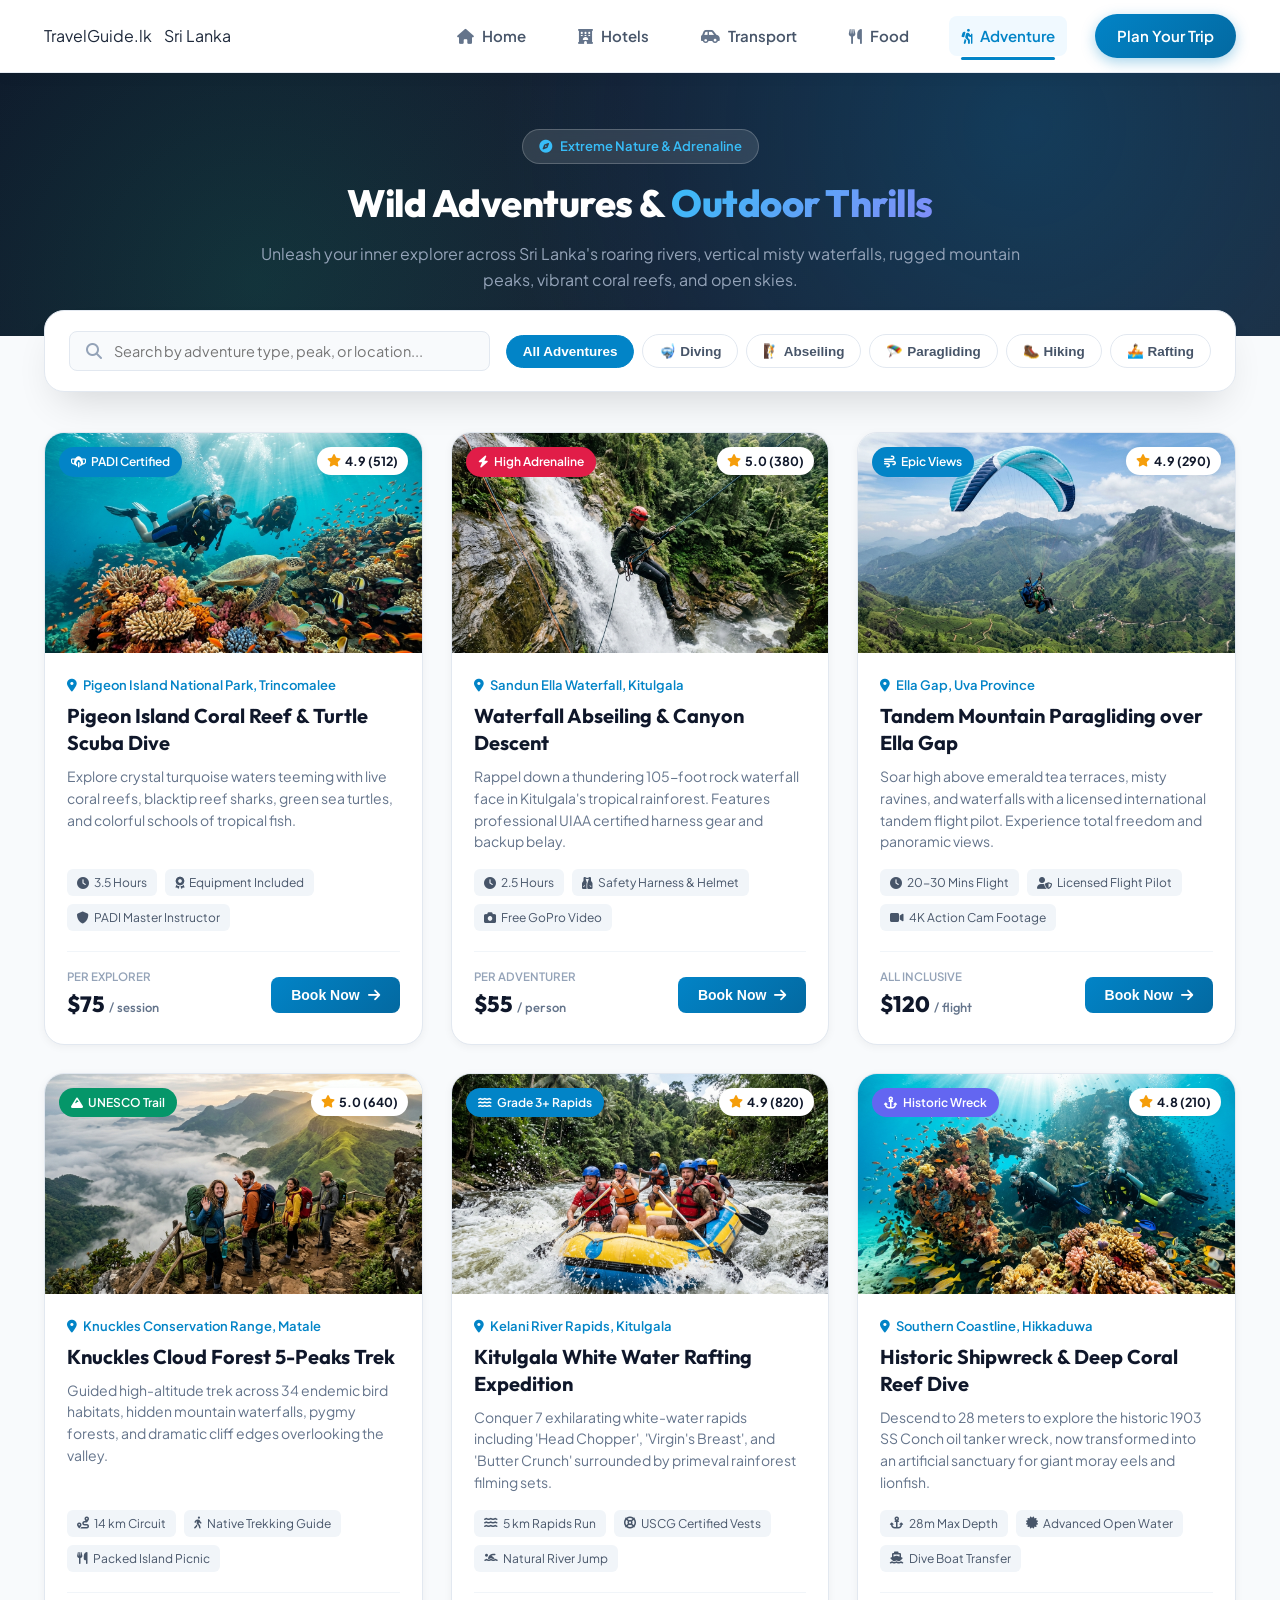
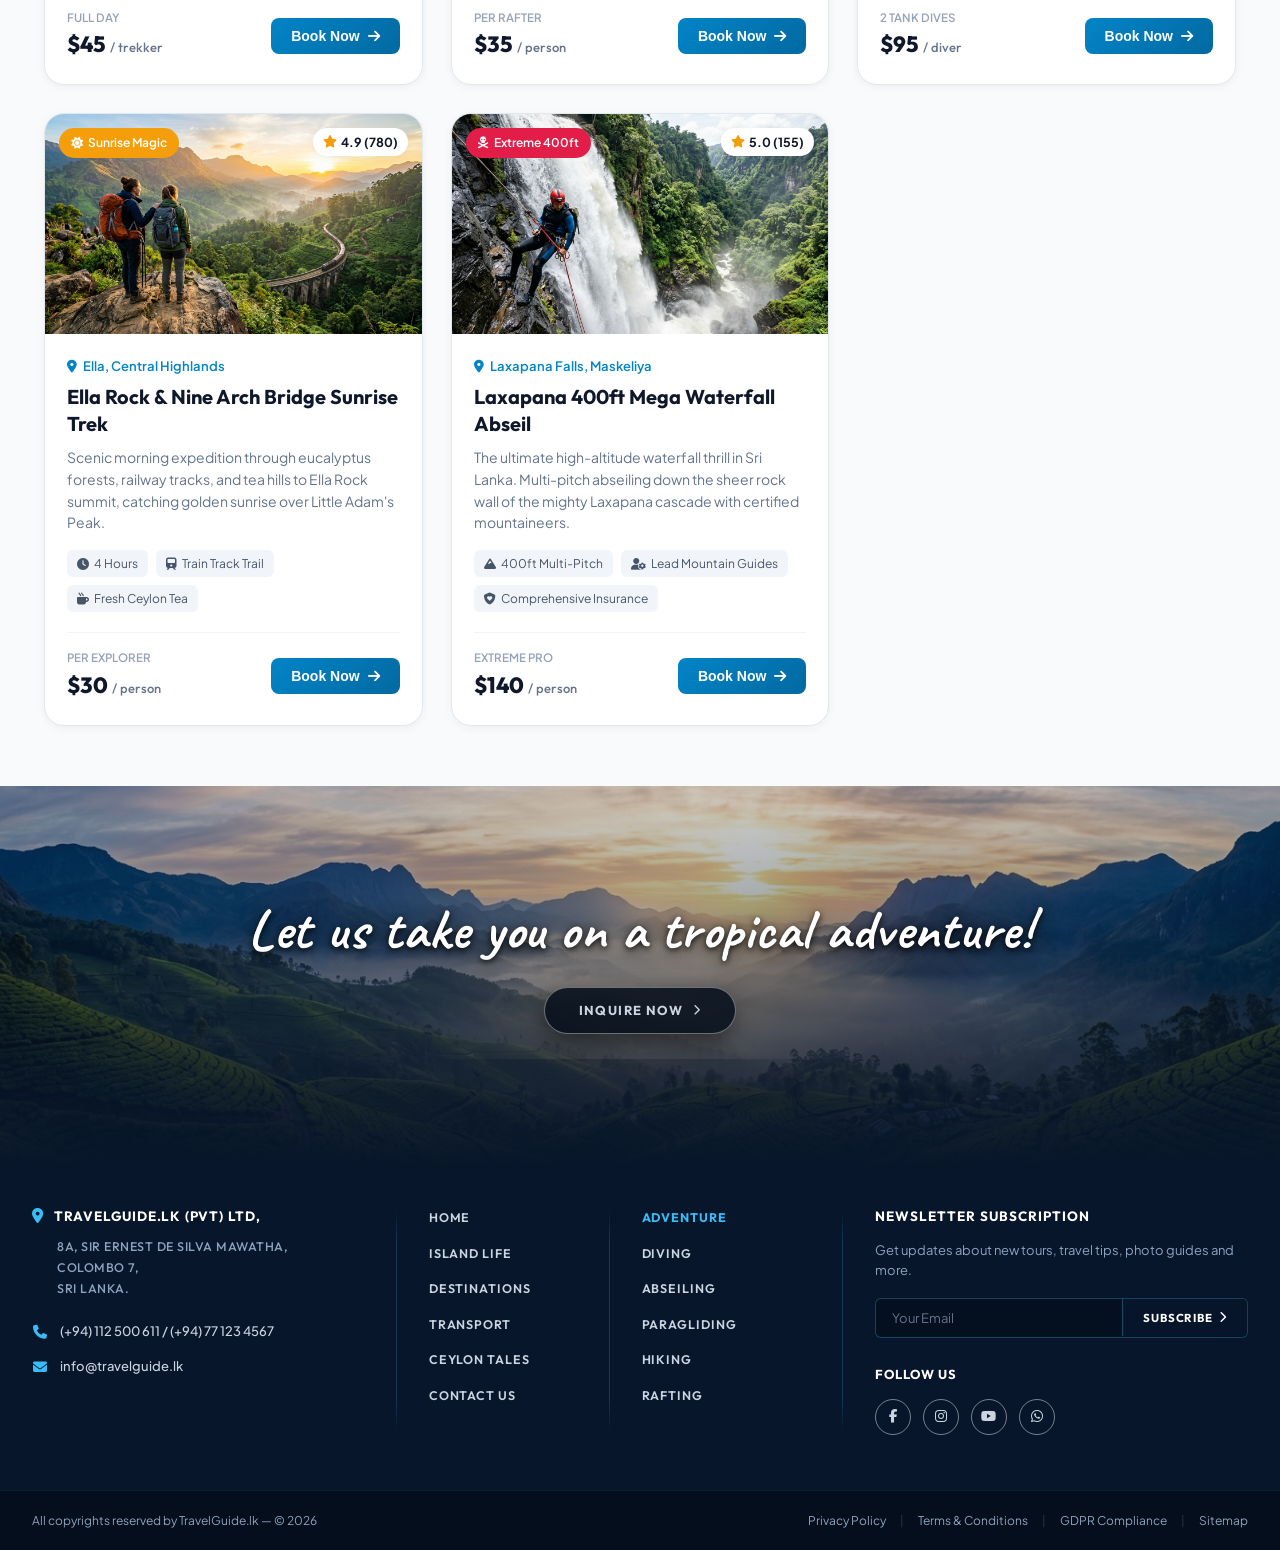
==== commit 873fa5f9: "Enhance logo with aria-label and brand details Updated logo section with improved accessibility and " ====
--- a/adventure.html
+++ b/adventure.html
@@ -24,13 +24,9 @@
   <!-- Website Header -->
   <header class="top-nav">
     <div class="container nav-container">
-      <a href="index.html" class="logo-container">
-        <div class="logo-badge">
-          <i class="fa-solid fa-plane-departure"></i>
-        </div>
-        <div class="logo-text">
-          Travel<span>Guide</span><span class="tld">.lk</span>
-        </div>
+      <a href="index.html" class="logo-container" aria-label="TravelGuide.lk Home">
+        <div class="brand-wordmark-title">Travel<span class="guide-part">Guide</span><span class="dot-tld">.lk</span></div>
+        <div class="brand-wordmark-sub">Sri Lanka</div>
       </a>
 
       <button class="mobile-nav-toggle" onclick="toggleMobileNav()" aria-label="Toggle navigation">
--- a/main.css
+++ b/main.css
@@ -838,7 +838,7 @@
   max-width: 960px;
   margin: 0 auto 36px;
   background: white;
-  padding: 28px 36px;
+  padding: 26px 32px;
   border-radius: var(--radius-md);
   box-shadow: var(--shadow-sm);
   border-left: 4px solid var(--primary);
@@ -853,6 +853,11 @@
 
 .intro-text-box p:last-child {
   margin-bottom: 0;
+}
+
+.intro-text-box strong {
+  color: #0f172a;
+  font-weight: 700;
 }
 
 .gallery-grid {
@@ -937,7 +942,7 @@
     height: 200px;
   }
   .intro-text-box {
-    padding: 20px 18px;
+    padding: 20px 20px;
     font-size: 14px;
   }
 }
